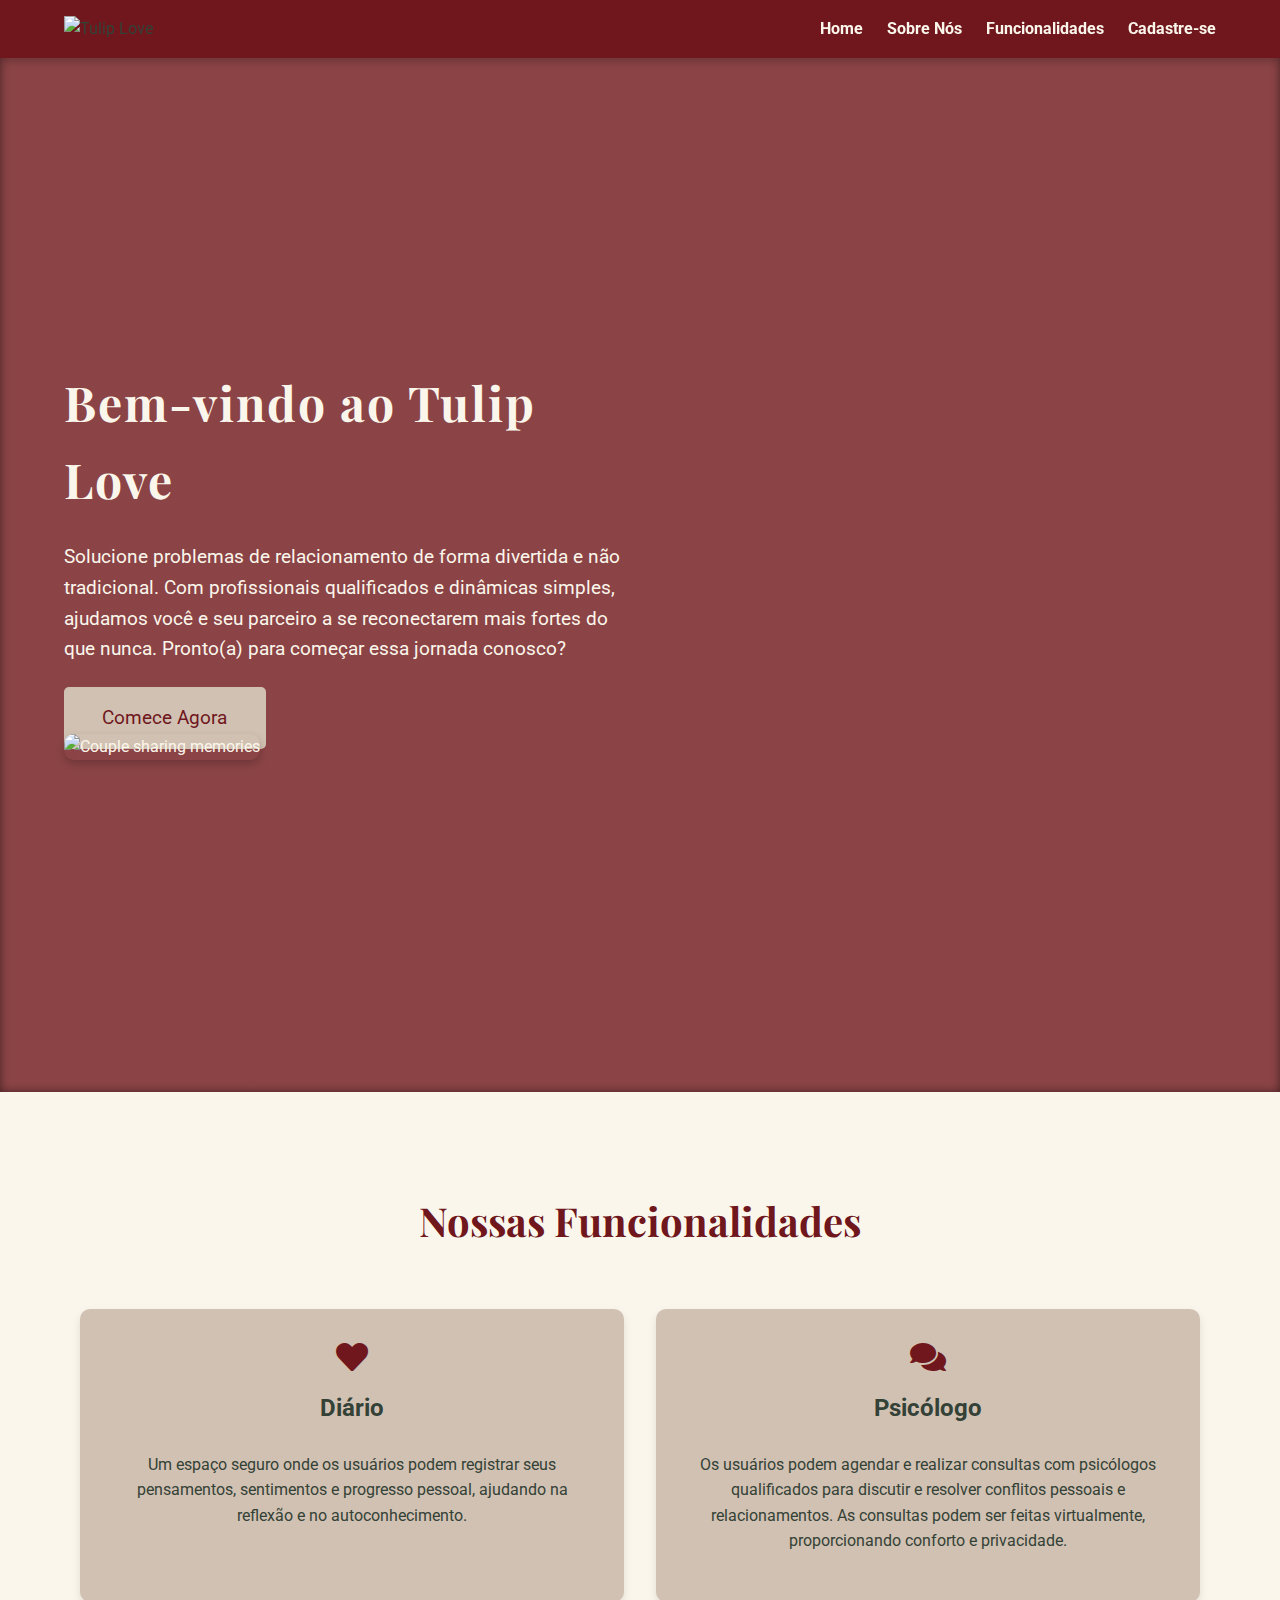
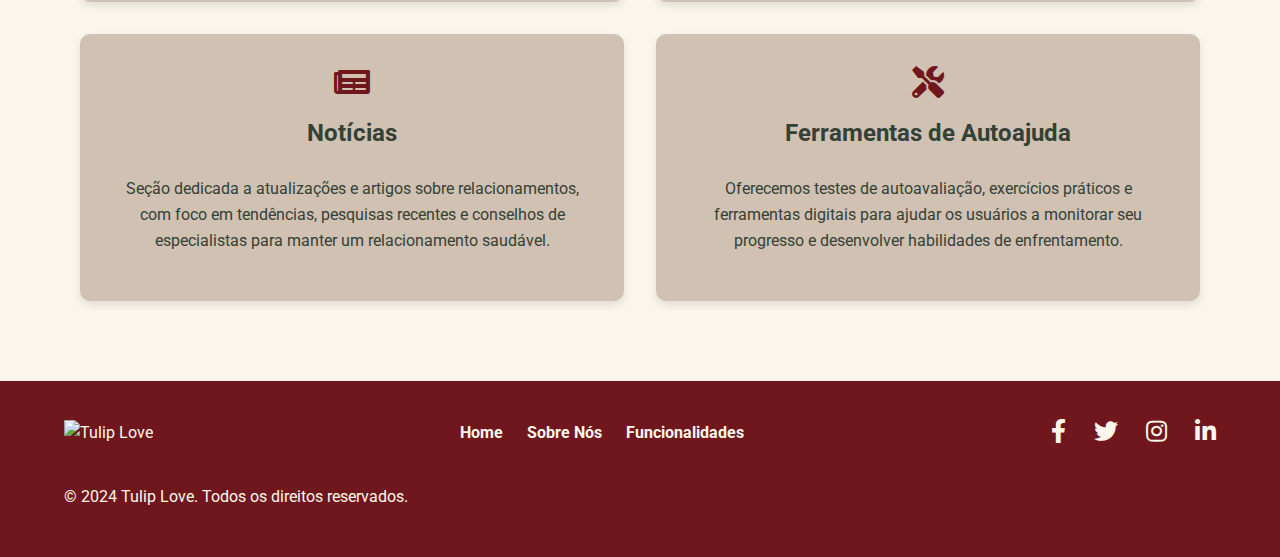
==== index.html @ 43d7386c "commitando o projeto" ====
<!DOCTYPE html>
<html lang="pt-BR">
<head>
    <meta charset="UTF-8">
    <meta name="viewport" content="width=device-width, initial-scale=1.0">
    <title>Tulip Love - Diário Compartilhado para Casais</title>
    <link rel="stylesheet" href="style.css">
    <link rel="stylesheet" href="https://cdnjs.cloudflare.com/ajax/libs/font-awesome/5.15.3/css/all.min.css">

</head>
<body>
    <header>
        <div class="container">
            <div class="logo">
                <img src="logo.png" alt="Tulip Love">
            </div>
            <nav>
                <ul>
                    <li><a href="index.html">Home</a></li>
                    <li><a href="#">Sobre Nós</a></li>
                    <li><a href="#">Funcionalidades</a></li>
                    <li><a href="login.html">Cadastre-se</a></li>
                </ul>
            </nav>
        </div>
    </header>

    <main>
        <section class="hero">
            <div class="container">
                <div class="hero-text">
                    <h1>Bem-vindo ao Tulip Love</h1>
                    <p>Solucione problemas de relacionamento de forma divertida e não tradicional. Com profissionais qualificados e dinâmicas simples, ajudamos você e seu parceiro a se reconectarem mais fortes do que nunca. Pronto(a) para começar essa jornada conosco?</p>
                    <a href="login.html" class="cta" target="_blank">Comece Agora</a>
                </div>
                <div class="hero-image">
                    <img src="couple.jpg" alt="Couple sharing memories">
                </div>
                
            </div>
        </section>

        <section class="features">
            <div class="container">
                <h2>Nossas Funcionalidades</h2>
                <div class="feature-cards">
                    <div class="feature-card">
                        <i class="fas fa-heart"></i>
                        <h3>Diário</h3>
                        <p>Um espaço seguro onde os usuários podem registrar seus pensamentos, sentimentos e progresso pessoal, ajudando na reflexão e no autoconhecimento.</p>
                    </div>
                    <div class="feature-card">
                        <i class="fas fa-comments"></i>
                        <h3>Psicólogo</h3>
                        <p>Os usuários podem agendar e realizar consultas com psicólogos qualificados para discutir e resolver conflitos pessoais e relacionamentos. As consultas podem ser feitas virtualmente, proporcionando conforto e privacidade.</p>
                    </div>
                    <div class="feature-card">
                        <i class="fas fa-newspaper"></i> <!-- Ícone corrigido -->
                        <h3>Notícias</h3>
                        <p>Seção dedicada a atualizações e artigos sobre relacionamentos, com foco em tendências, pesquisas recentes e conselhos de especialistas para manter um relacionamento saudável.</p>
                    </div>
                    <div class="feature-card">
                        <i class="fas fa-tools"></i> <!-- Ícone corrigido -->
                        <h3>Ferramentas de Autoajuda</h3>
                        <p>Oferecemos testes de autoavaliação, exercícios práticos e ferramentas digitais para ajudar os usuários a monitorar seu progresso e desenvolver habilidades de enfrentamento.</p>
                    </div>
                </div>
            </div>
        </section>
    </main>

    <footer>
        <div class="container">
            <div class="footer-content">
                <div class="footer-logo">
                    <img src="logo.png" alt="Tulip Love">
                </div>
                <div class="footer-nav">
                    <ul>
                        <li><a href="#">Home</a></li>
                        <li><a href="#">Sobre Nós</a></li>
                        <li><a href="#">Funcionalidades</a></li>
                    </ul>
                </div>
                <div class="social-media">
                    <a href="#"><i class="fab fa-facebook-f"></i></a>
                    <a href="#"><i class="fab fa-twitter"></i></a>
                    <a href="#"><i class="fab fa-instagram"></i></a>
                    <a href="#"><i class="fab fa-linkedin-in"></i></a>
                </div>
            </div>
            <p>&copy; 2024 Tulip Love. Todos os direitos reservados.</p>
        </div>
    </footer>
</body>
</html>
---- style.css ----
/* Paleta de cores: #FBF6EB, #D1C1B2, #C19D7D, #767154, #344137, #6F171D */

/* Importando fontes do Google Fonts */
@import url('https://fonts.googleapis.com/css2?family=Playfair+Display:wght@700&family=Roboto:wght@400;500&display=swap');

body {
    font-family: 'Roboto', Arial, sans-serif;
    background-color: #FBF6EB;
    color: #344137;
    margin: 0;
    padding: 0;
    line-height: 1.6;
}

.container {
    width: 90%;
    max-width: 1200px;
    margin: 0 auto;
}

header {
    background-color: #6F171D;
    padding: 1em 0;
    box-shadow: 0 4px 8px rgba(0, 0, 0, 0.2);
    position: fixed;
    width: 100%;
    z-index: 1000;
    top: 0;
}

header .container {
    display: flex;
    justify-content: space-between;
    align-items: center;
}

header .logo img {
    height: 50px;
}

header nav ul {
    list-style: none;
    padding: 0;
    margin: 0;
    display: flex;
}

header nav ul li {
    margin-left: 1.5em;
}

header nav ul li a {
    color: #FBF6EB;
    text-decoration: none;
    font-weight: bold;
    transition: color 0.3s;
}

header nav ul li a:hover {
    color: #D1C1B2;
}

.hero {
    background: linear-gradient(rgba(111, 23, 29, 0.8), rgba(111, 23, 29, 0.8)), url('background.jpg') center/cover no-repeat;
    padding: 6em 0;
    color: #FBF6EB;
    display: flex;
    justify-content: space-between;
    align-items: center;
    height: 100vh;
    box-shadow: inset 0 0 10px rgba(0, 0, 0, 0.5);
}

.hero-text {
    max-width: 50%;
    padding-right: 2em;
    animation: fadeIn 1.5s ease-in-out;
}

.hero h1 {
    color: #FBF6EB;
    font-size: 3em;
    margin-bottom: 0.5em;
    font-family: 'Playfair Display', serif;
    letter-spacing: 2px;
}

.hero p {
    color: #FBF6EB;
    font-size: 1.2em;
    margin-bottom: 2em;
}

.cta {
    background-color: #D1C1B2;
    color: #6F171D;
    padding: 1em 2em;
    text-decoration: none;
    font-size: 1.2em;
    border-radius: 5px;
    transition: background-color 0.3s, transform 0.3s;
}

.cta:hover {
    background-color: #C19D7D;
    transform: translateY(-3px);
}

.hero-image img {
    width: 100%;
    max-width: 500px;
    border-radius: 10px;
    box-shadow: 0 4px 8px rgba(0, 0, 0, 0.2);
    animation: fadeIn 2s ease-in-out;
}

.features {
    padding: 4em 0;
    background-color: #FBF6EB;
    text-align: center;
}

.features h2 {
    font-size: 2.5em;
    margin-bottom: 1em;
    font-family: 'Playfair Display', serif;
    color: #6F171D;
}

.feature-cards {
    display: flex;
    justify-content: space-between;
    margin-top: 2em;
    flex-wrap: wrap;
}

.feature-card {
    background-color: #D1C1B2;
    padding: 2em;
    border-radius: 10px;
    box-shadow: 0 4px 8px rgba(0, 0, 0, 0.1);
    transition: transform 0.3s, box-shadow 0.3s;
    flex: 1 1 300px;
    margin: 1em;
}

.feature-card:hover {
    transform: translateY(-5px);
    box-shadow: 0 8px 16px rgba(0, 0, 0, 0.2);
}

.feature-card i {
    font-size: 2em;
    color: #6F171D;
    margin-bottom: 0.5em;
}

.feature-card h3 {
    margin-top: 0;
    font-size: 1.5em;
    color: #344137;
}

.feature-card p {
    font-size: 1em;
    color: #344137;
}

footer {
    background-color: #6F171D;
    color: #FBF6EB;
    padding: 2em 0;
    text-align: center;
}

footer .container {
    display: flex;
    justify-content: space-between;
    align-items: center;
    flex-wrap: wrap;
}

.footer-content {
    display: flex;
    justify-content: space-between;
    align-items: center;
    width: 100%;
    margin-bottom: 1em;
}

.footer-logo img {
    height: 40px;
}

.footer-nav ul {
    list-style: none;
    padding: 0;
    margin: 0;
    display: flex;
}

.footer-nav ul li {
    margin-left: 1.5em;
}

.footer-nav ul li a {
    color: #FBF6EB;
    text-decoration: none;
    font-weight: bold;
    transition: color 0.3s;
}

.footer-nav ul li a:hover {
    color: #D1C1B2;
}

.social-media a {
    color: #FBF6EB;
    margin-left: 1em;
    font-size: 1.5em;
    transition: color 0.3s;
}

.social-media a:hover {
    color: #D1C1B2;
}

@keyframes fadeIn {
    from {
        opacity: 0;
    }
    to {
        opacity: 1;
    }
}
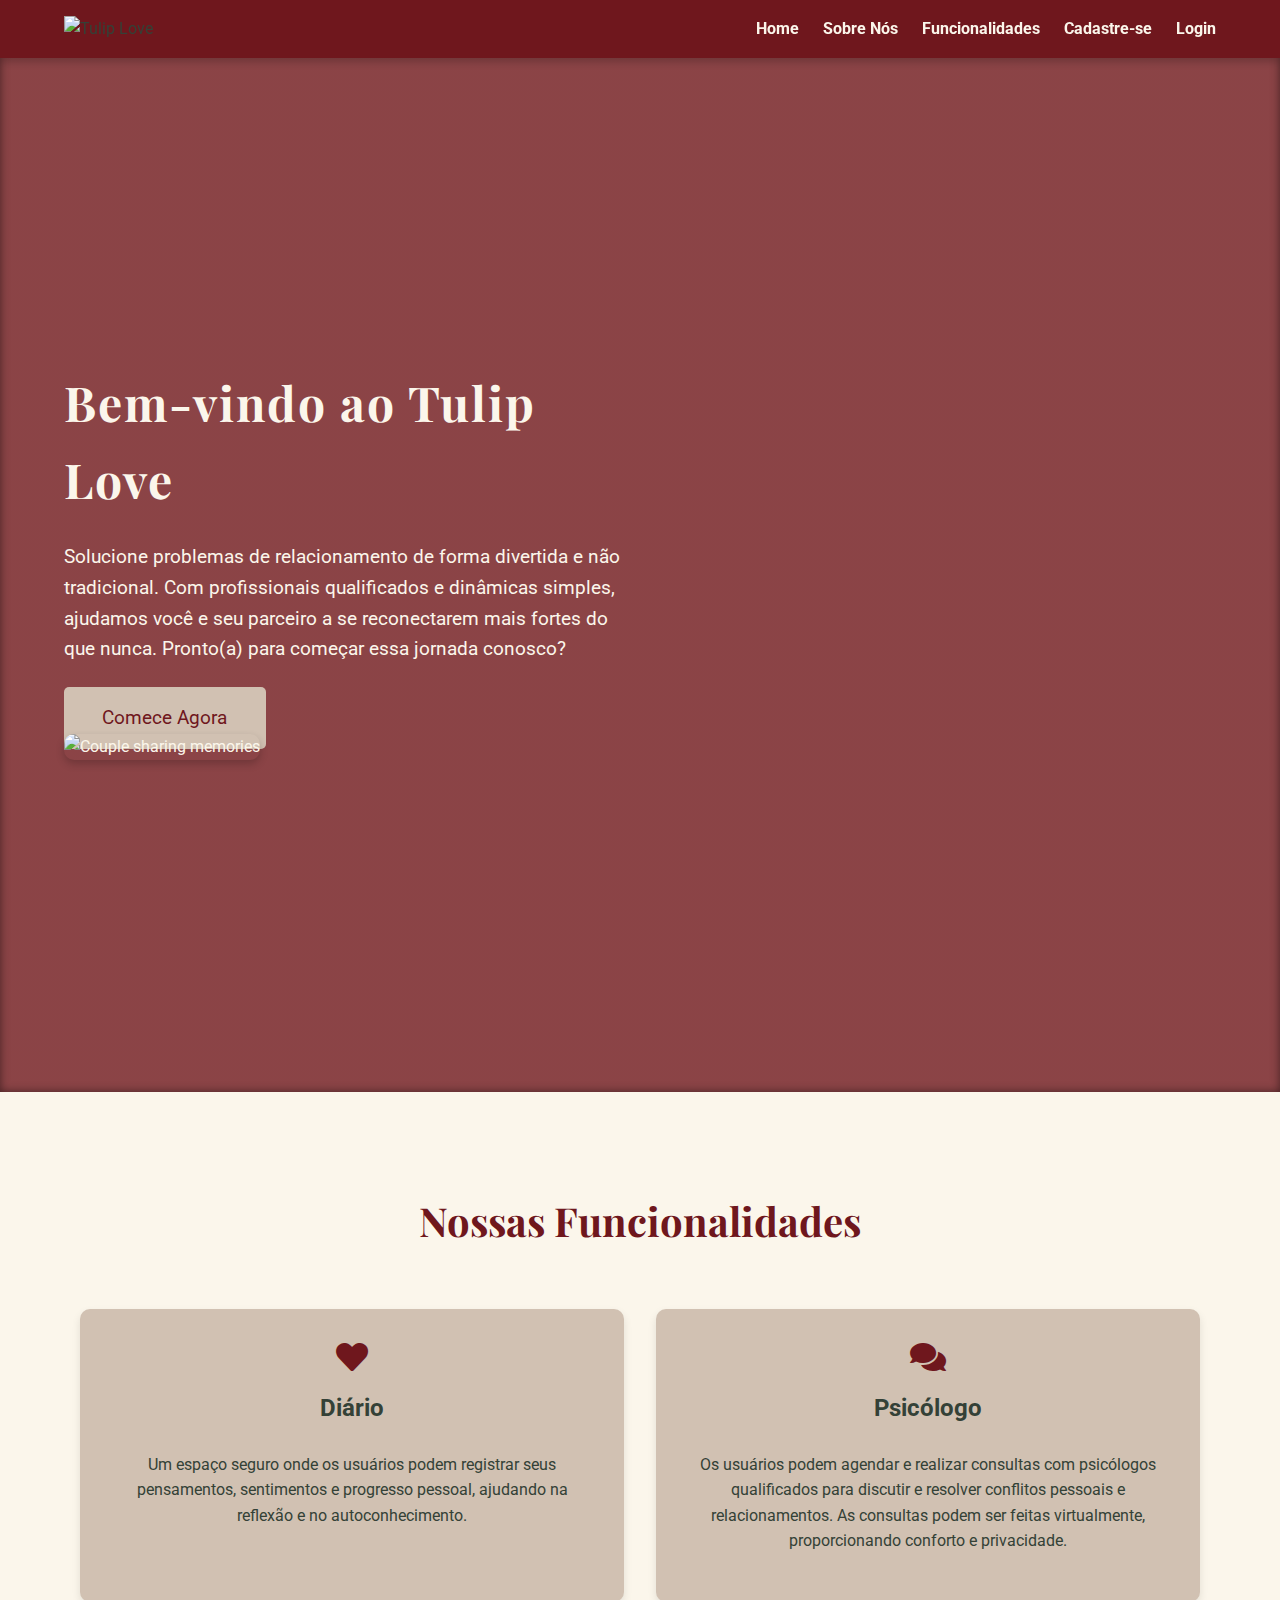
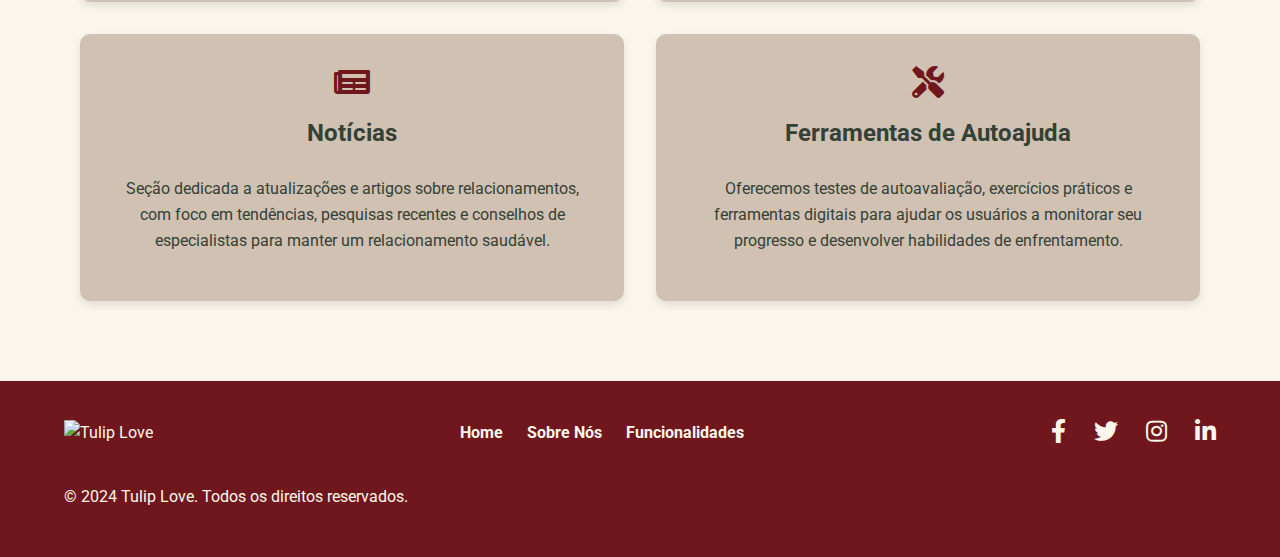
==== commit aa60192d: "salvando arquivos" ====
--- a/index.html
+++ b/index.html
@@ -19,7 +19,8 @@
                     <li><a href="index.html">Home</a></li>
                     <li><a href="#">Sobre Nós</a></li>
                     <li><a href="#">Funcionalidades</a></li>
-                    <li><a href="login.html">Cadastre-se</a></li>
+                    <li><a href="cadastro.html">Cadastre-se</a></li>
+                    <li><a href="login.html">Login</a></li>
                 </ul>
             </nav>
         </div>
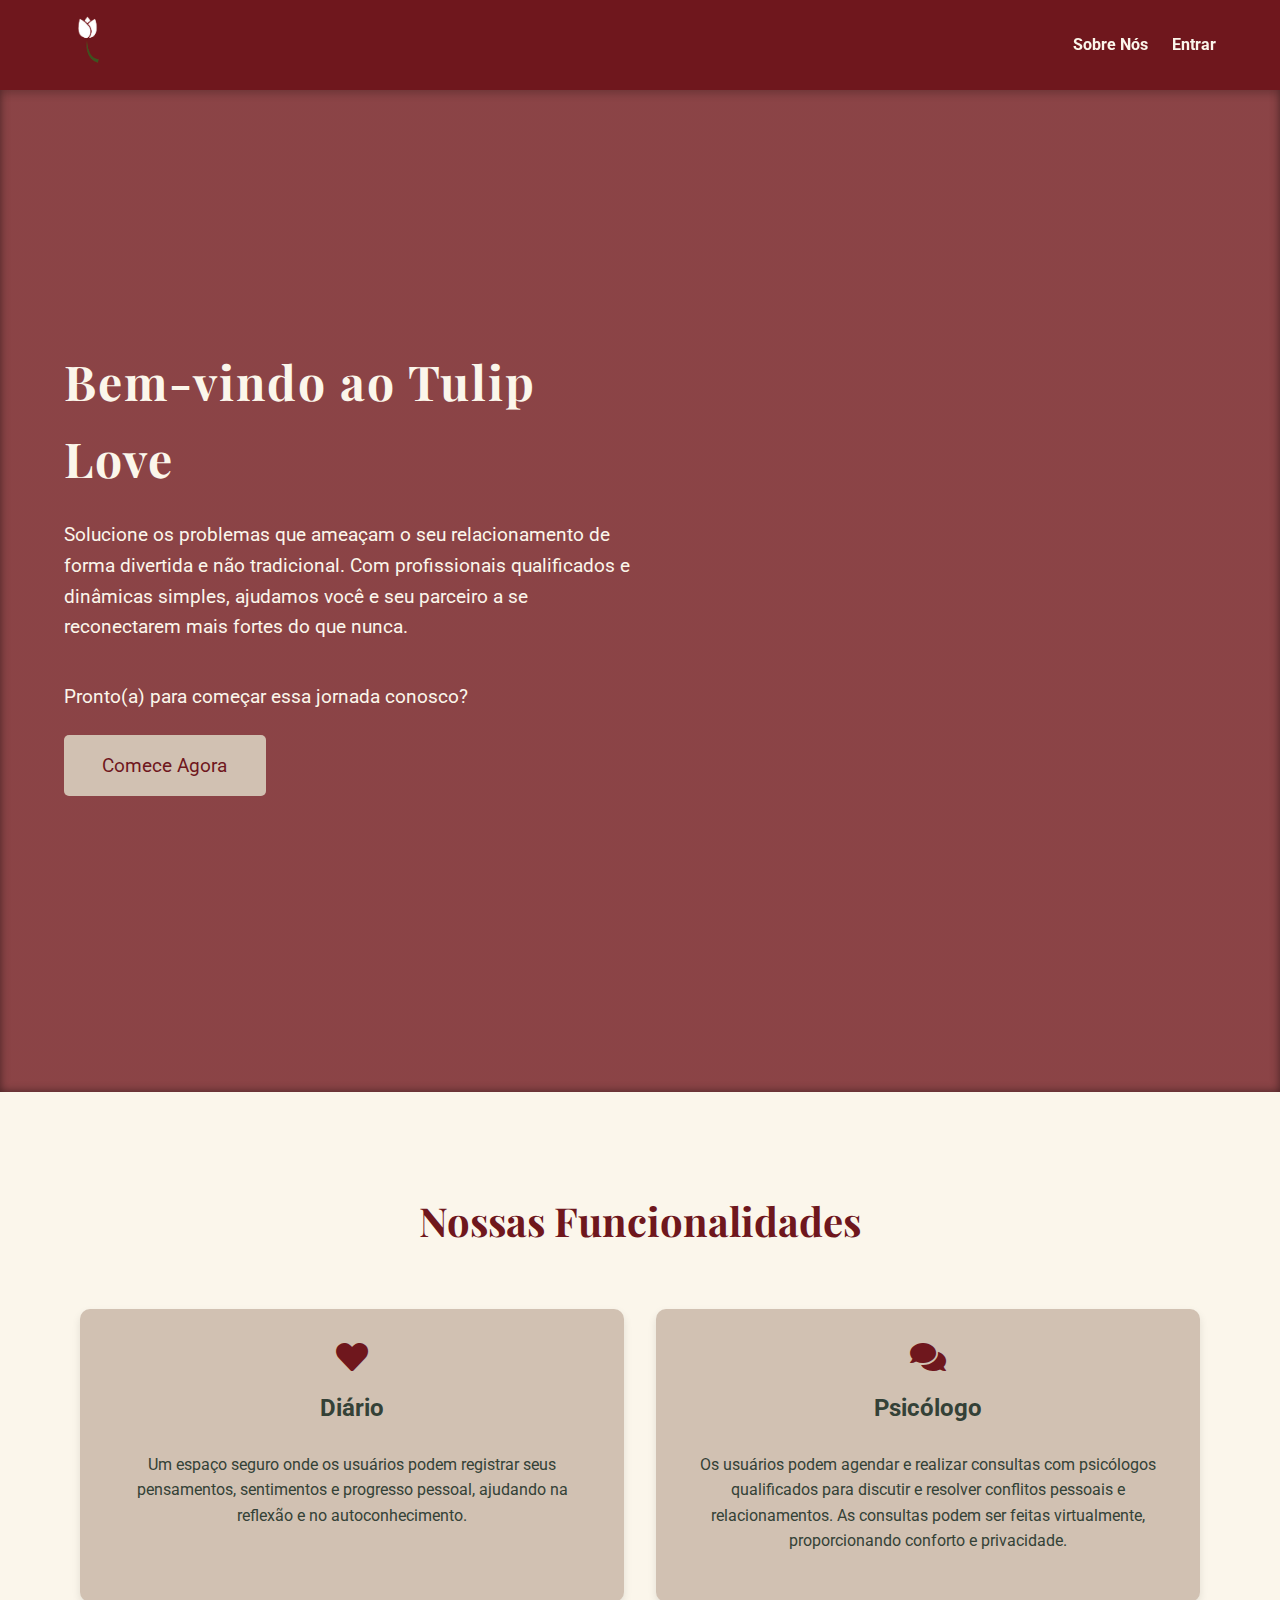
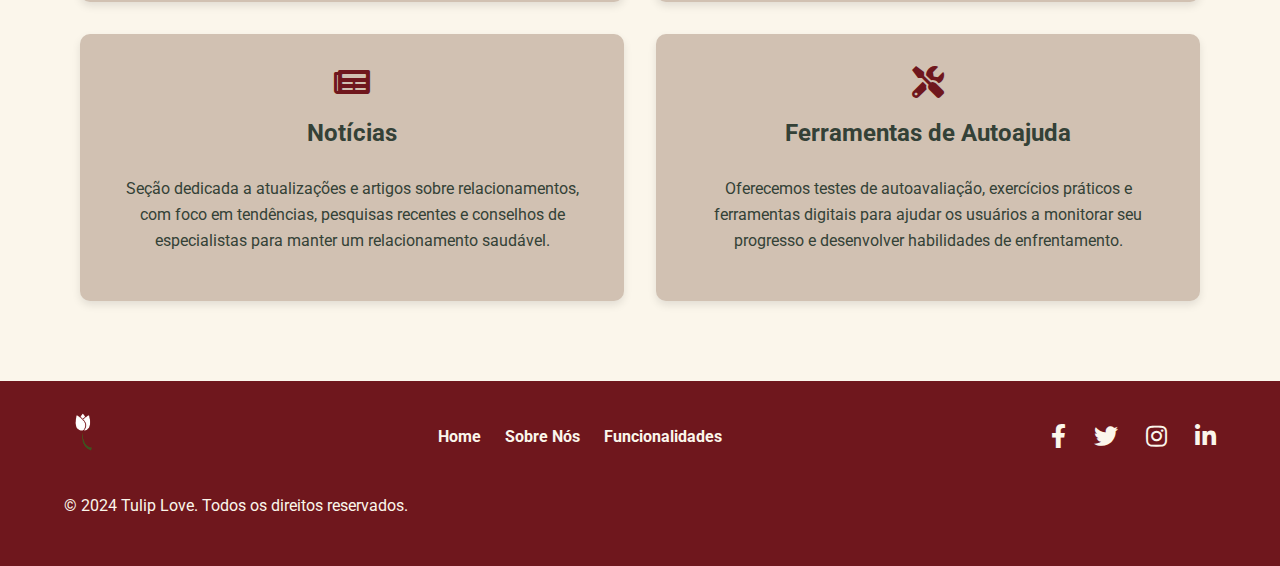
==== commit 178afee3: "modificação de arquivos" ====
--- a/index.html
+++ b/index.html
@@ -12,15 +12,12 @@
     <header>
         <div class="container">
             <div class="logo">
-                <img src="logo.png" alt="Tulip Love">
+                <img src="img/logo.png">
             </div>
             <nav>
                 <ul>
-                    <li><a href="index.html">Home</a></li>
                     <li><a href="#">Sobre Nós</a></li>
-                    <li><a href="#">Funcionalidades</a></li>
-                    <li><a href="cadastro.html">Cadastre-se</a></li>
-                    <li><a href="login.html">Login</a></li>
+                    <li><a href="login.html">Entrar</a></li>
                 </ul>
             </nav>
         </div>
@@ -31,14 +28,10 @@
             <div class="container">
                 <div class="hero-text">
                     <h1>Bem-vindo ao Tulip Love</h1>
-                    <p>Solucione problemas de relacionamento de forma divertida e não tradicional. Com profissionais qualificados e dinâmicas simples, ajudamos você e seu parceiro a se reconectarem mais fortes do que nunca. Pronto(a) para começar essa jornada conosco?</p>
-                    <a href="login.html" class="cta" target="_blank">Comece Agora</a>
+                    <p>Solucione os problemas que ameaçam o seu relacionamento de forma divertida e não tradicional. Com profissionais qualificados e dinâmicas simples, ajudamos você e seu parceiro a se reconectarem mais fortes do que nunca.</p>
+                    <p>Pronto(a) para começar essa jornada conosco?</p>
+                    <a href="usuario.html" class="cta" target="_blank">Comece Agora</a>
                 </div>
-                <div class="hero-image">
-                    <img src="couple.jpg" alt="Couple sharing memories">
-                </div>
-                
-            </div>
         </section>
 
         <section class="features">
@@ -74,7 +67,7 @@
         <div class="container">
             <div class="footer-content">
                 <div class="footer-logo">
-                    <img src="logo.png" alt="Tulip Love">
+                    <img src="img/logo.png">
                 </div>
                 <div class="footer-nav">
                     <ul>
